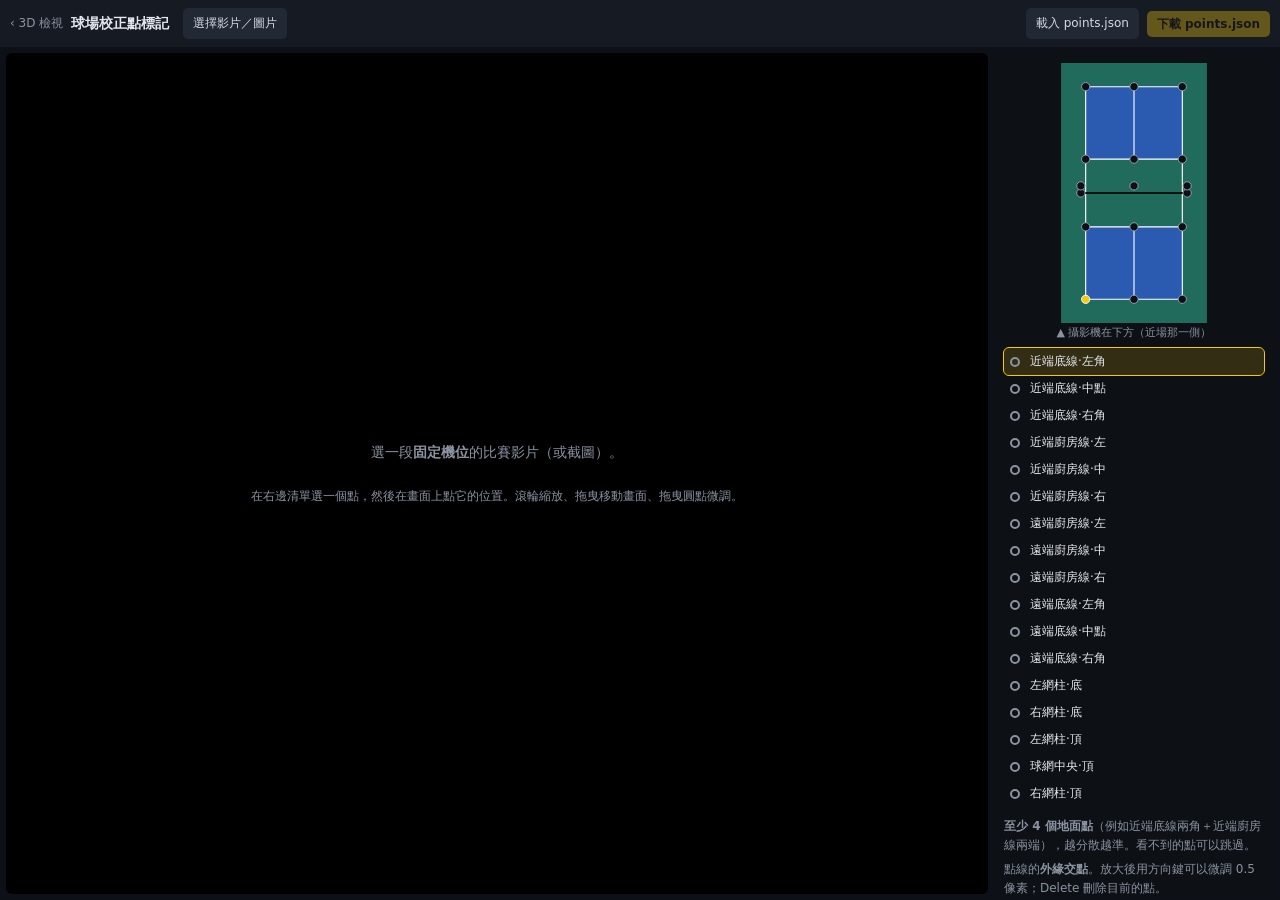
==== web/calibrate.html @ 23d22309 "Add pickleball 3D reconstruction website and video pipeline A static web viewer that replays a doubl" ====
<!doctype html>
<html lang="zh-Hant-TW">
<head>
  <meta charset="utf-8">
  <meta name="viewport" content="width=device-width, initial-scale=1, viewport-fit=cover">
  <meta name="theme-color" content="#0d1117">
  <title>球場校正點標記</title>
  <link rel="stylesheet" href="css/style.css">
  <link rel="stylesheet" href="css/calibrate.css">
</head>
<body class="calib">
  <header class="calib-bar">
    <a class="back" href="./">‹ 3D 檢視</a>
    <h1>球場校正點標記</h1>
    <label class="file-btn">選擇影片／圖片<input id="fileMedia" type="file" accept="video/*,image/*" hidden></label>
    <div id="timeGroup" class="time-group" hidden>
      <input id="time" type="range" min="0" max="0" step="0.01" value="0" aria-label="選擇畫面">
      <span id="timeLabel" class="timecode">0.00 s</span>
      <button id="btnMedian" type="button" title="取多個畫面的中位數，把會動的人去掉，只留下球場">去除球員</button>
    </div>
    <span class="spacer"></span>
    <label class="file-btn">載入 points.json<input id="filePoints" type="file" accept=".json,application/json" hidden></label>
    <button id="btnExport" type="button" class="active" disabled>下載 points.json</button>
  </header>

  <main class="calib-main">
    <div id="stageWrap" class="stage-wrap">
      <canvas id="stage"></canvas>
      <div id="empty" class="empty">
        <p>選一段<strong>固定機位</strong>的比賽影片（或截圖）。</p>
        <p class="sub">在右邊清單選一個點，然後在畫面上點它的位置。滾輪縮放、拖曳移動畫面、拖曳圓點微調。</p>
      </div>
      <div id="status" class="message" hidden></div>
    </div>
    <aside class="calib-side">
      <svg id="diagram" viewBox="-4.6 -8.2 9.2 16.4" aria-label="球場示意圖"></svg>
      <p class="diagram-note">▲ 攝影機在下方（近場那一側）</p>
      <ol id="pointList" class="point-list"></ol>
      <div class="help">
        <p><strong>至少 4 個地面點</strong>（例如近端底線兩角＋近端廚房線兩端），越分散越準。看不到的點可以跳過。</p>
        <p>點線的<strong>外緣交點</strong>。放大後用方向鍵可以微調 0.5 像素；Delete 刪除目前的點。</p>
        <p>點滿 4 個地面點後，黃線會畫出推算的球場線，應該和畫面上的線重疊。</p>
        <p>下載後執行：<code>python calibrate.py --points points.json --video 影片.mp4</code></p>
      </div>
    </aside>
  </main>

  <video id="srcVideo" muted playsinline preload="auto" hidden></video>
  <script type="module" src="js/calibrate.js"></script>
</body>
</html>
---- web/css/style.css ----
:root {
  --bg: #0d1117;
  --panel: #0d1015;
  --bar: #161a23;
  --btn: #232835;
  --btn-hover: #2d3342;
  --text: #e6e8ee;
  --muted: #8b93a1;
  --accent: #f6c90e;
  --accent-2: #ffda3c;
  --track: #39383d;
  color-scheme: dark;
}

* { box-sizing: border-box; }

html, body {
  margin: 0;
  height: 100%;
  background: var(--bg);
  color: var(--text);
  font-family: system-ui, -apple-system, "PingFang TC", "Noto Sans TC", "Microsoft JhengHei", sans-serif;
  -webkit-font-smoothing: antialiased;
}

body {
  display: grid;
  grid-template-rows: minmax(0, 1fr) auto;
  height: 100%;
  overflow: hidden;
}

#stage {
  display: flex;
  gap: 6px;
  padding: 6px 6px 0;
  min-height: 0;
}

.panel {
  position: relative;
  flex: 1 1 0;
  min-width: 0;
  min-height: 0;
  border-radius: 6px;
  overflow: hidden;
  background: var(--panel);
}

#canvas3d {
  position: absolute;
  inset: 0;
  width: 100%;
  height: 100%;
  display: block;
  touch-action: none;
}

.video-panel { background: #000; }
.video-panel video {
  width: 100%;
  height: 100%;
  object-fit: contain;
  display: block;
}
body.no-compare #viewVideo { display: none; }

.no-video {
  position: absolute;
  inset: 0;
  display: grid;
  place-content: center;
  text-align: center;
  color: var(--muted);
  font-size: 14px;
  padding: 16px;
}
.no-video p { margin: 4px 0; }
.no-video .sub { font-size: 12px; opacity: .8; }

.hud {
  position: absolute;
  top: 10px;
  left: 12px;
  pointer-events: none;
  text-shadow: 0 1px 2px rgba(0, 0, 0, .6);
}
.hud h1 {
  margin: 0;
  font-size: 14px;
  font-weight: 700;
  letter-spacing: .02em;
}
.hud p {
  margin: 3px 0 0;
  font-size: 11px;
  color: var(--muted);
}
.tag {
  display: inline-block;
  margin-left: 6px;
  padding: 1px 6px;
  border-radius: 4px;
  background: rgba(246, 201, 14, .16);
  color: var(--accent);
  font-size: 10px;
  font-weight: 600;
  vertical-align: 1px;
}
.tag:empty { display: none; }

.legend {
  position: absolute;
  top: 8px;
  right: 8px;
  display: flex;
  flex-wrap: wrap;
  justify-content: flex-end;
  gap: 4px 10px;
  max-width: 60%;
  margin: 0;
  padding: 5px 9px;
  list-style: none;
  border-radius: 6px;
  background: rgba(11, 16, 20, .82);
  font-size: 11px;
  pointer-events: none;
}
.legend:empty { display: none; }
.legend li { white-space: nowrap; }
.legend .dot {
  display: inline-block;
  width: 8px;
  height: 8px;
  margin-right: 5px;
  border-radius: 50%;
  vertical-align: 0;
}

.message {
  position: absolute;
  left: 50%;
  bottom: 14px;
  transform: translateX(-50%);
  max-width: calc(100% - 24px);
  padding: 8px 12px;
  border-radius: 6px;
  background: rgba(22, 26, 35, .92);
  color: var(--text);
  font-size: 12px;
  line-height: 1.5;
}
.message.error { color: #ffb4a8; }

/* ---------- 控制列 ---------- */
#bar {
  display: flex;
  align-items: center;
  gap: 8px;
  padding: 7px 10px calc(7px + env(safe-area-inset-bottom));
  background: var(--bar);
  font-size: 12px;
}
.grp {
  display: flex;
  align-items: center;
  gap: 4px;
  flex: none;
}
.lbl {
  margin: 0 2px 0 6px;
  color: var(--muted);
  font-size: 11px;
}

button, select {
  appearance: none;
  border: 0;
  border-radius: 5px;
  background: var(--btn);
  color: #d7dbe3;
  font: inherit;
  font-size: 12px;
  line-height: 1;
  padding: 7px 10px;
  cursor: pointer;
  white-space: nowrap;
  touch-action: manipulation;
}
button:hover { background: var(--btn-hover); }
button:focus-visible, select:focus-visible, input:focus-visible {
  outline: 2px solid var(--accent-2);
  outline-offset: 1px;
}
button.active {
  background: var(--accent);
  color: #15120a;
  font-weight: 700;
}
button:disabled {
  opacity: .35;
  cursor: not-allowed;
}
select { padding-right: 8px; max-width: 160px; }

.timecode {
  min-width: 92px;
  text-align: right;
  color: #9aa1ad;
  font-variant-numeric: tabular-nums;
}

/* 時間軸：黃色進度 + 灰色軌道 */
#timeline {
  --pct: 0%;
  flex: 1 1 auto;
  min-width: 80px;
  height: 18px;
  margin: 0 4px;
  background: transparent;
  appearance: none;
  -webkit-appearance: none;
  cursor: pointer;
}
#timeline::-webkit-slider-runnable-track {
  height: 4px;
  border-radius: 2px;
  background: linear-gradient(to right, var(--accent-2) var(--pct), var(--track) var(--pct));
}
#timeline::-moz-range-track {
  height: 4px;
  border-radius: 2px;
  background: linear-gradient(to right, var(--accent-2) var(--pct), var(--track) var(--pct));
}
#timeline::-webkit-slider-thumb {
  -webkit-appearance: none;
  width: 14px;
  height: 14px;
  margin-top: -5px;
  border: 0;
  border-radius: 50%;
  background: var(--accent-2);
}
#timeline::-moz-range-thumb {
  width: 14px;
  height: 14px;
  border: 0;
  border-radius: 50%;
  background: var(--accent-2);
}

.drop-hint {
  position: fixed;
  inset: 12px;
  display: grid;
  place-content: center;
  border: 2px dashed var(--accent);
  border-radius: 12px;
  background: rgba(13, 17, 23, .85);
  color: var(--accent);
  font-size: 18px;
  font-weight: 700;
  z-index: 10;
  pointer-events: none;
}

[hidden] { display: none !important; }

/* ---------- 窄螢幕（手機直向）：上下排列、控制列換行 ---------- */
@media (max-width: 820px) {
  #stage { flex-direction: column; }
  #view3d { flex: 1.25 1 0; }
  #viewVideo { flex: 1 1 0; }

  #bar {
    flex-wrap: wrap;
    row-gap: 6px;
    padding: 6px 8px calc(8px + env(safe-area-inset-bottom));
  }
  #timeline { order: -1; flex-basis: 100%; margin: 0; }
  .grp-info { margin-left: auto; }
  .timecode { min-width: 0; }
  .grp-views, .grp-toggles, .grp-speed {
    overflow-x: auto;
    scrollbar-width: none;
  }
  .grp-views::-webkit-scrollbar { display: none; }
  .grp-views { flex: 1 1 100%; }
  .lbl:first-child { margin-left: 0; }
  button, select { padding: 8px 9px; }
  .hud h1 { font-size: 13px; }
  .legend {
    top: 46px;
    left: 12px;
    right: auto;
    max-width: calc(100% - 24px);
    justify-content: flex-start;
    font-size: 10px;
    gap: 2px 8px;
  }
  .grp-views { order: 2; }
  .grp-speed { order: 3; }
  .grp-toggles { order: 4; margin-left: auto; }
}

@media (max-width: 820px) and (orientation: landscape) and (max-height: 500px) {
  #stage { flex-direction: row; }
  #bar { flex-wrap: nowrap; overflow-x: auto; }
  #timeline { order: 0; flex-basis: auto; min-width: 120px; }
  .grp-views { flex: none; }
}
---- web/css/calibrate.css ----
body.calib {
  display: grid;
  grid-template-rows: auto minmax(0, 1fr);
}

.calib-bar {
  display: flex;
  flex-wrap: wrap;
  align-items: center;
  gap: 8px;
  padding: 8px 10px;
  background: var(--bar);
}
.calib-bar h1 { margin: 0 6px 0 0; font-size: 14px; }
.calib-bar .back { color: var(--muted); text-decoration: none; font-size: 12px; }
.calib-bar .spacer { flex: 1; }
.file-btn {
  display: inline-block;
  padding: 7px 10px;
  border-radius: 5px;
  background: var(--btn);
  color: #d7dbe3;
  font-size: 12px;
  cursor: pointer;
  white-space: nowrap;
}
.file-btn:hover { background: var(--btn-hover); }
.time-group { display: flex; align-items: center; gap: 6px; }
.time-group input { width: min(320px, 40vw); accent-color: var(--accent-2); }

.calib-main {
  display: grid;
  grid-template-columns: minmax(0, 1fr) 280px;
  gap: 6px;
  padding: 6px;
  min-height: 0;
}
.stage-wrap {
  position: relative;
  min-height: 0;
  border-radius: 6px;
  overflow: hidden;
  background: #000;
}
#stage {
  position: absolute;
  inset: 0;
  width: 100%;
  height: 100%;
  touch-action: none;
  cursor: crosshair;
}
.empty {
  position: absolute;
  inset: 0;
  display: grid;
  place-content: center;
  padding: 16px;
  text-align: center;
  color: var(--muted);
  font-size: 14px;
  pointer-events: none;
}
.empty .sub { font-size: 12px; }

.calib-side {
  overflow-y: auto;
  padding: 10px;
  border-radius: 6px;
  background: var(--panel);
  font-size: 12px;
}
#diagram { display: block; width: 100%; max-height: 260px; }
.diagram-note { margin: 2px 0 8px; color: var(--muted); font-size: 11px; text-align: center; }
.point-list { margin: 0; padding: 0; list-style: none; }
.point-list li {
  display: grid;
  grid-template-columns: 14px 1fr auto auto;
  align-items: center;
  gap: 6px;
  padding: 5px 6px;
  border-radius: 5px;
  cursor: pointer;
}
.point-list li:hover { background: var(--btn); }
.point-list li.active { background: rgba(246, 201, 14, .16); outline: 1px solid var(--accent); }
.point-list .dot { width: 10px; height: 10px; border-radius: 50%; border: 2px solid var(--muted); }
.point-list li.set .dot { background: #3ddc84; border-color: #3ddc84; }
.point-list .xy { color: var(--muted); font-variant-numeric: tabular-nums; font-size: 11px; }
.point-list .del { padding: 2px 6px; font-size: 11px; background: transparent; color: var(--muted); }
.point-list li:not(.set) .del { visibility: hidden; }
.help { margin-top: 10px; color: var(--muted); line-height: 1.55; }
.help p { margin: 6px 0; }
.help code { color: var(--text); font-size: 11px; word-break: break-all; }

@media (max-width: 820px) {
  .calib-main { grid-template-columns: 1fr; grid-template-rows: minmax(260px, 1fr) auto; }
  .calib-side { max-height: 42vh; }
  #diagram { max-height: 160px; }
}
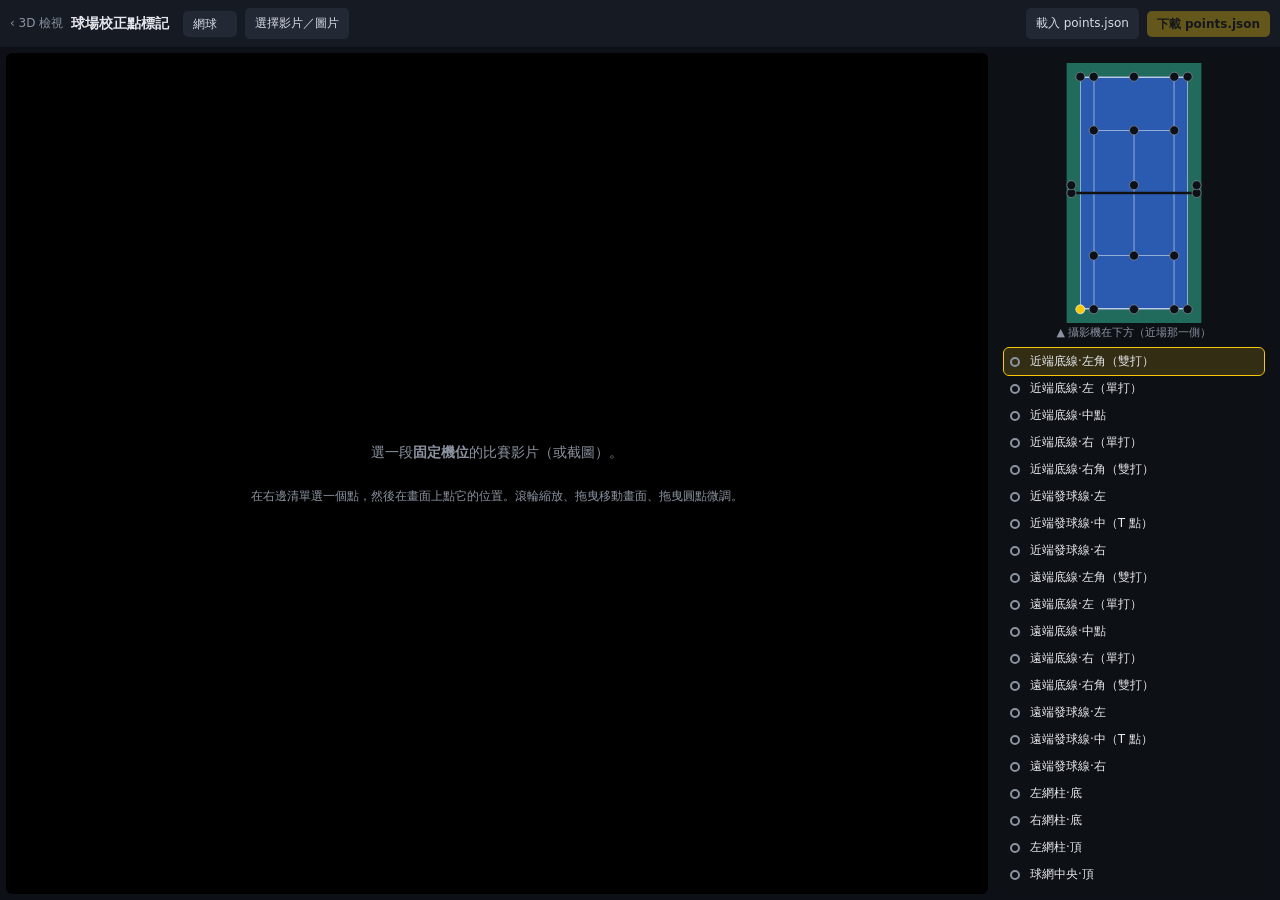
==== commit 57711490: "加入網球：球場規格、單打示範、pipeline 支援 --sport tennis - 球場模型改成依球種切換（網球 ITF 規格、匹克球），網頁、校正工具、pipeline 共用同一套定義 - 新增" ====
--- a/web/calibrate.html
+++ b/web/calibrate.html
@@ -12,6 +12,7 @@
   <header class="calib-bar">
     <a class="back" href="./">‹ 3D 檢視</a>
     <h1>球場校正點標記</h1>
+    <select id="sportSelect" aria-label="球種"></select>
     <label class="file-btn">選擇影片／圖片<input id="fileMedia" type="file" accept="video/*,image/*" hidden></label>
     <div id="timeGroup" class="time-group" hidden>
       <input id="time" type="range" min="0" max="0" step="0.01" value="0" aria-label="選擇畫面">
@@ -33,11 +34,11 @@
       <div id="status" class="message" hidden></div>
     </div>
     <aside class="calib-side">
-      <svg id="diagram" viewBox="-4.6 -8.2 9.2 16.4" aria-label="球場示意圖"></svg>
+      <svg id="diagram" viewBox="-7 -13.3 14 26.6" aria-label="球場示意圖"></svg>
       <p class="diagram-note">▲ 攝影機在下方（近場那一側）</p>
       <ol id="pointList" class="point-list"></ol>
       <div class="help">
-        <p><strong>至少 4 個地面點</strong>（例如近端底線兩角＋近端廚房線兩端），越分散越準。看不到的點可以跳過。</p>
+        <p>先在左上選<strong>球種</strong>。<strong>至少 4 個地面點</strong>（例如近端底線兩角＋近端發球線／廚房線兩端），越分散越準。看不到的點可以跳過。</p>
         <p>點線的<strong>外緣交點</strong>。放大後用方向鍵可以微調 0.5 像素；Delete 刪除目前的點。</p>
         <p>點滿 4 個地面點後，黃線會畫出推算的球場線，應該和畫面上的線重疊。</p>
         <p>下載後執行：<code>python calibrate.py --points points.json --video 影片.mp4</code></p>
